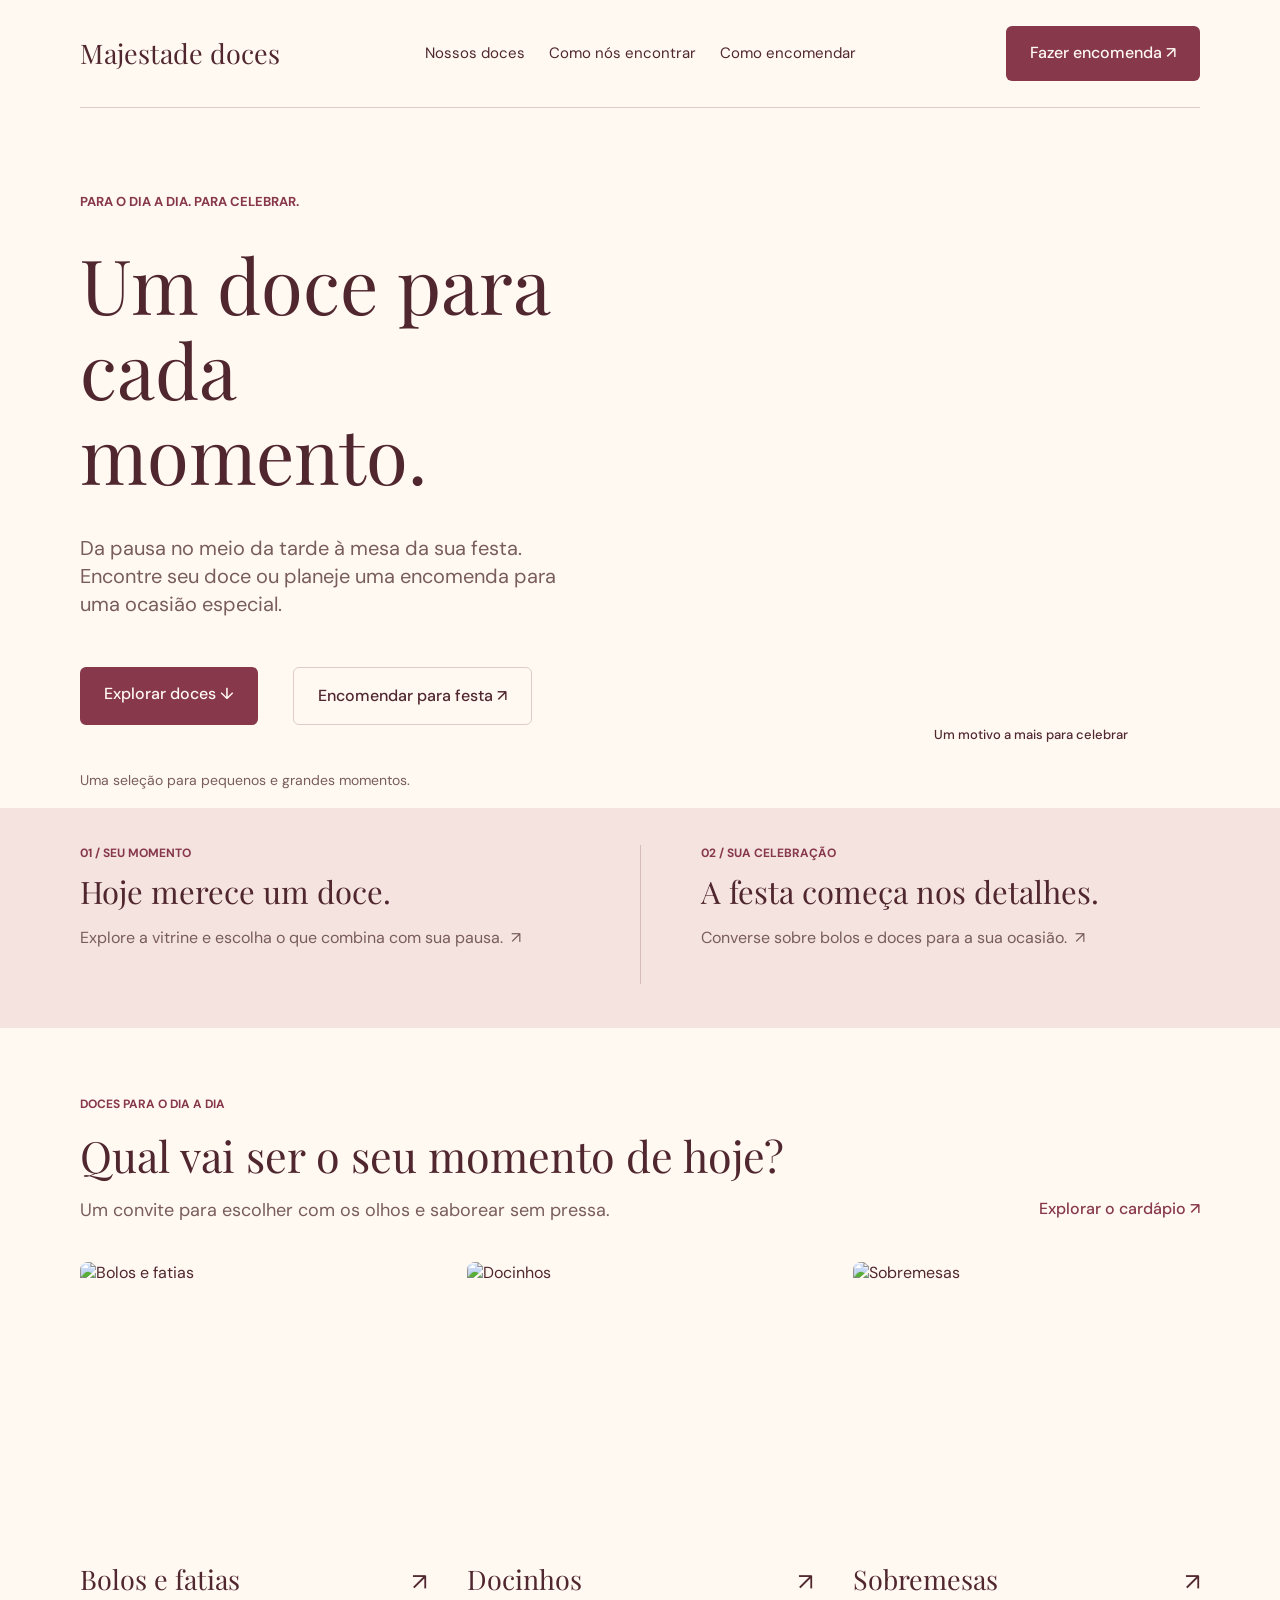
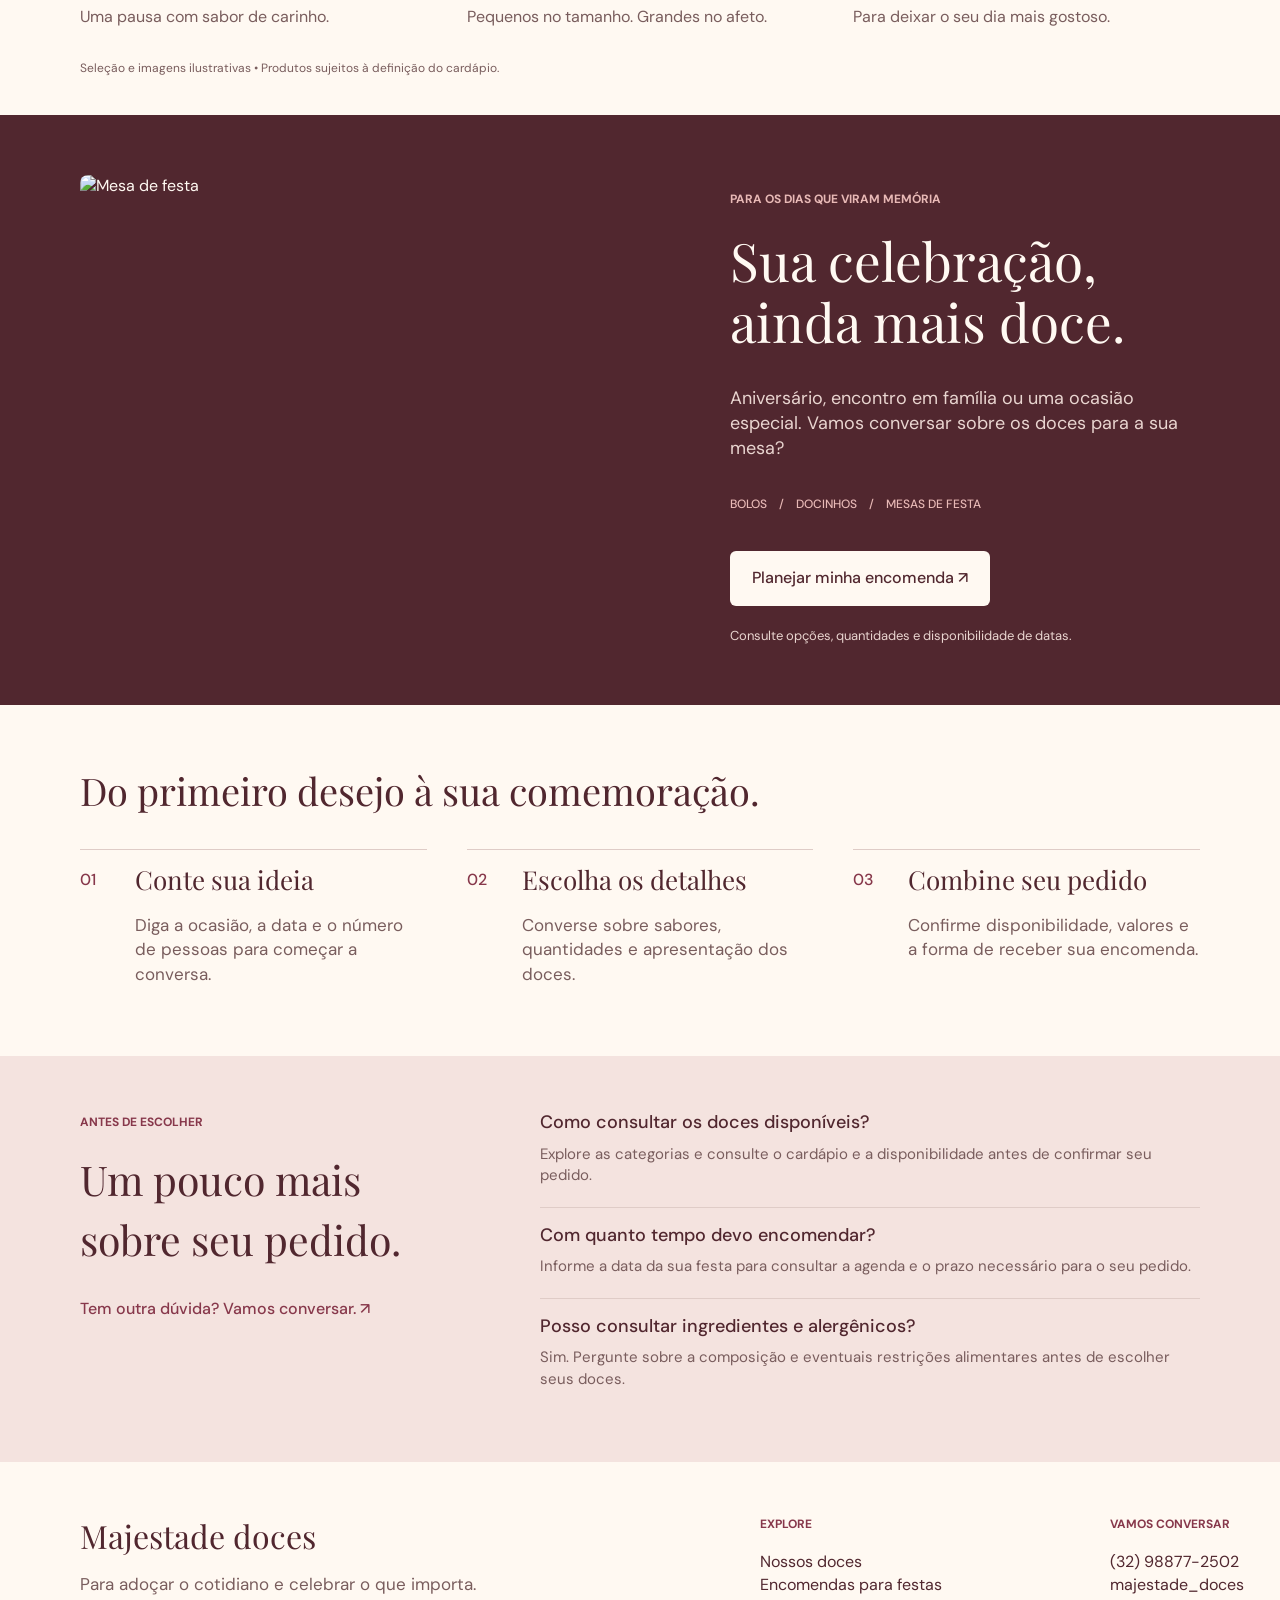
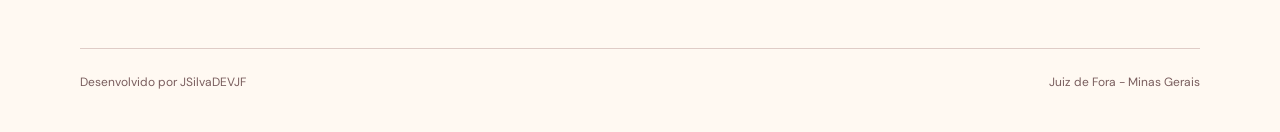
==== index.html @ 082737fa "não me deixa de recuperação :(" ====
<!DOCTYPE html>
<html lang="pt-BR">
<head>
  <meta charset="UTF-8">
  <meta name="viewport" content="width=device-width, initial-scale=1">
  <title>Majestade doces — Doceria em Juiz de Fora</title>
  <meta name="description" content="Para o dia a dia. Para celebrar. Bolos, docinhos e sobremesas da Majestade doces.">
  <link rel="preconnect" href="https://fonts.googleapis.com">
  <link rel="preconnect" href="https://fonts.gstatic.com" crossorigin>
  <link href="https://fonts.googleapis.com/css2?family=DM+Sans:opsz,wght@9..40,400;9..40,500;9..40,700&family=Playfair+Display:wght@400&display=swap" rel="stylesheet">
  <link rel="stylesheet" href="style.css">
</head>
<body>

  <!-- Navegação -->
  <header class="topo">
    <div class="container topo__barra">
      <a class="marca" href="#inicio">Majestade doces</a>
      <nav class="menu" aria-label="Principal">
        <a href="#doces">Nossos doces</a>
        <div class="local">
          <button class="local__botao" type="button" aria-expanded="false" aria-controls="local-card">Como nós encontrar</button>
          <div class="local__card" id="local-card" hidden>
            <p class="local__titulo">NOSSAS LOJAS</p>
            <ul class="local__lista">
              <li><a href="https://www.google.com/maps/search/?api=1&amp;query=Av.+Rio+Branco,+2135,+Juiz+de+Fora,+MG" target="_blank" rel="noopener">Avenida Rio Branco 2135</a></li>
              <li><a href="https://www.google.com/maps/search/?api=1&amp;query=Rua+Halfeld,+744,+Juiz+de+Fora,+MG" target="_blank" rel="noopener">Rua Halfeld 744 - Loja 2</a></li>
              <li><a href="https://www.google.com/maps/search/?api=1&amp;query=Galeria+Bruno+Barbosa,+Juiz+de+Fora,+MG" target="_blank" rel="noopener">Galeria Bruno Barbosa - Loja 59</a></li>
              <li><a href="https://www.google.com/maps/search/?api=1&amp;query=Rua+Halfeld,+513,+Juiz+de+Fora,+MG" target="_blank" rel="noopener">Rua Halfeld 513 - Loja 13</a></li>
              <li><a href="https://www.google.com/maps/search/?api=1&amp;query=Rua+Santa+Rita,+416,+Juiz+de+Fora,+MG" target="_blank" rel="noopener">Rua Sta Rita 416</a></li>
            </ul>
          </div>
        </div>
        <a href="#como-encomendar">Como encomendar</a>
      </nav>
      <a class="botao botao--cheio" href="https://wa.me/5532988772502" target="_blank" rel="noopener">Fazer encomenda ↗</a>
    </div>
    <div class="container"><hr class="divisoria"></div>
  </header>

  <main id="inicio">

    <!-- Boas-vindas -->
    <section class="hero">
      <div class="container hero__grade">
        <div class="hero__texto">
          <p class="eyebrow">PARA O DIA A DIA. PARA CELEBRAR.</p>
          <h1 class="hero__titulo">Um doce para<br>cada momento.</h1>
          <p class="hero__apresentacao">Da pausa no meio da tarde à mesa da sua festa. Encontre seu doce ou planeje uma encomenda para uma ocasião especial.</p>
          <div class="hero__acoes">
            <a class="botao botao--cheio" href="#doces">Explorar doces ↓</a>
            <a class="botao botao--contorno" href="https://wa.me/5532988772502" target="_blank" rel="noopener">Encomendar para festa ↗</a>
          </div>
          <p class="nota">Uma seleção para pequenos e grandes momentos.</p>
        </div>
        <figure class="hero__imagem">
          <img src="https://www.figma.com/api/mcp/asset/dc7e986b-4bcf-4467-9565-0f88a3046556/b8117.png" alt="Bolo e doces">
          <figcaption>Um motivo a mais para celebrar</figcaption>
        </figure>
      </div>
    </section>

    <!-- Dois jeitos de adoçar -->
    <section class="dois-jeitos">
      <div class="container dois-jeitos__grade">
        <a class="dois-jeitos__item" href="#doces">
          <p class="eyebrow eyebrow--p">01 / SEU MOMENTO</p>
          <h2>Hoje merece um doce.</h2>
          <p>Explore a vitrine e escolha o que combina com sua pausa. &nbsp;↗</p>
        </a>
        <a class="dois-jeitos__item" href="https://wa.me/5532988772502" target="_blank" rel="noopener">
          <p class="eyebrow eyebrow--p">02 / SUA CELEBRAÇÃO</p>
          <h2>A festa começa nos detalhes.</h2>
          <p>Converse sobre bolos e doces para a sua ocasião. &nbsp;↗</p>
        </a>
      </div>
    </section>

    <!-- Vitrine de doces -->
    <section class="vitrine" id="doces">
      <div class="container">
        <div class="vitrine__cabecalho">
          <div>
            <p class="eyebrow eyebrow--p">DOCES PARA O DIA A DIA</p>
            <h2 class="titulo-secao">Qual vai ser o seu momento de hoje?</h2>
            <p class="vitrine__intro">Um convite para escolher com os olhos e saborear sem pressa.</p>
          </div>
          <a class="link-destaque" href="#doces">Explorar o cardápio ↗</a>
        </div>

        <ul class="cards">
          <li class="card">
            <a href="#doces">
              <img class="card__img card__img--bolos" src="https://www.figma.com/api/mcp/asset/dc7e986b-4bcf-4467-9565-0f88a3046556/d3951.png" alt="Bolos e fatias">
              <div class="card__linha"><h3>Bolos e fatias</h3><span aria-hidden="true">↗</span></div>
              <p>Uma pausa com sabor de carinho.</p>
            </a>
          </li>
          <li class="card">
            <a href="#doces">
              <img class="card__img card__img--docinhos" src="https://www.figma.com/api/mcp/asset/dc7e986b-4bcf-4467-9565-0f88a3046556/8cfe2.png" alt="Docinhos">
              <div class="card__linha"><h3>Docinhos</h3><span aria-hidden="true">↗</span></div>
              <p>Pequenos no tamanho. Grandes no afeto.</p>
            </a>
          </li>
          <li class="card">
            <a href="#doces">
              <img class="card__img card__img--sobremesas" src="https://www.figma.com/api/mcp/asset/dc7e986b-4bcf-4467-9565-0f88a3046556/f482b.png" alt="Sobremesas">
              <div class="card__linha"><h3>Sobremesas</h3><span aria-hidden="true">↗</span></div>
              <p>Para deixar o seu dia mais gostoso.</p>
            </a>
          </li>
        </ul>

        <p class="nota nota--pequena">Seleção e imagens ilustrativas • Produtos sujeitos à definição do cardápio.</p>
      </div>
    </section>

    <!-- Encomendas para celebrar -->
    <section class="celebrar">
      <div class="container celebrar__grade">
        <img class="celebrar__img" src="https://www.figma.com/api/mcp/asset/dc7e986b-4bcf-4467-9565-0f88a3046556/803ba.png" alt="Mesa de festa">
        <div class="celebrar__texto">
          <p class="eyebrow eyebrow--claro">PARA OS DIAS QUE VIRAM MEMÓRIA</p>
          <h2 class="celebrar__titulo">Sua celebração,<br>ainda mais doce.</h2>
          <p class="celebrar__apresentacao">Aniversário, encontro em família ou uma ocasião especial. Vamos conversar sobre os doces para a sua mesa?</p>
          <p class="celebrar__categorias">BOLOS &nbsp;&nbsp;&nbsp;/&nbsp;&nbsp;&nbsp; DOCINHOS &nbsp;&nbsp;&nbsp;/&nbsp;&nbsp;&nbsp; MESAS DE FESTA</p>
          <a class="botao botao--claro" href="https://wa.me/5532988772502" target="_blank" rel="noopener">Planejar minha encomenda ↗</a>
          <p class="celebrar__obs">Consulte opções, quantidades e disponibilidade de datas.</p>
        </div>
      </div>
    </section>

    <!-- Como encomendar -->
    <section class="etapas" id="como-encomendar">
      <div class="container">
        <h2 class="titulo-etapas">Do primeiro desejo à sua comemoração.</h2>
        <ol class="etapas__lista">
          <li class="etapa">
            <span class="etapa__num">01</span>
            <div><h3>Conte sua ideia</h3><p>Diga a ocasião, a data e o número de pessoas para começar a conversa.</p></div>
          </li>
          <li class="etapa">
            <span class="etapa__num">02</span>
            <div><h3>Escolha os detalhes</h3><p>Converse sobre sabores, quantidades e apresentação dos doces.</p></div>
          </li>
          <li class="etapa">
            <span class="etapa__num">03</span>
            <div><h3>Combine seu pedido</h3><p>Confirme disponibilidade, valores e a forma de receber sua encomenda.</p></div>
          </li>
        </ol>
      </div>
    </section>

    <!-- Dúvidas frequentes -->
    <section class="duvidas">
      <div class="container duvidas__grade">
        <div class="duvidas__intro">
          <p class="eyebrow eyebrow--p">ANTES DE ESCOLHER</p>
          <h2>Um pouco mais<br>sobre seu pedido.</h2>
          <a class="link-destaque" href="https://wa.me/5532988772502" target="_blank" rel="noopener">Tem outra dúvida? Vamos conversar. ↗</a>
        </div>
        <div class="duvidas__lista">
          <div class="duvida">
            <h3>Como consultar os doces disponíveis?</h3>
            <p>Explore as categorias e consulte o cardápio e a disponibilidade antes de confirmar seu pedido.</p>
          </div>
          <div class="duvida">
            <h3>Com quanto tempo devo encomendar?</h3>
            <p>Informe a data da sua festa para consultar a agenda e o prazo necessário para o seu pedido.</p>
          </div>
          <div class="duvida">
            <h3>Posso consultar ingredientes e alergênicos?</h3>
            <p>Sim. Pergunte sobre a composição e eventuais restrições alimentares antes de escolher seus doces.</p>
          </div>
        </div>
      </div>
    </section>

  </main>

  <!-- Rodapé -->
  <footer class="rodape" id="rodape">
    <div class="container">
      <div class="rodape__grade">
        <div>
          <p class="rodape__marca">Majestade doces</p>
          <p class="rodape__msg">Para adoçar o cotidiano e celebrar o que importa.</p>
        </div>
        <div>
          <p class="eyebrow eyebrow--p">EXPLORE</p>
          <ul class="rodape__links">
            <li><a href="#doces">Nossos doces</a></li>
            <li><a href="#como-encomendar">Encomendas para festas</a></li>
          </ul>
        </div>
        <div>
          <p class="eyebrow eyebrow--p">VAMOS CONVERSAR</p>
          <ul class="rodape__links">
            <li><a href="tel:+5532988772502">(32) 98877-2502</a></li>
            <li><a href="https://www.instagram.com/majestade_doces/" target="_blank" rel="noopener">majestade_doces</a></li>
          </ul>
        </div>
      </div>
      <hr class="divisoria">
      <div class="rodape__base">
        <p>Desenvolvido por JSilvaDEVJF</p>
        <p>Juiz de Fora - Minas Gerais</p>
      </div>
    </div>
  </footer>

  <script src="script.js"></script>
</body>
</html>
---- style.css ----
/* ===== Tokens (do Figma) ===== */
:root {
  --bg: #fff9f2;
  --bg-rosa: #f4e3df;
  --vinho: #51272f;
  --rosa-escuro: #87384b;
  --texto-suave: #795d5d;
  --linha: #dfccc7;
  --linha-rosa: #d8bcb7;
  --rosa-claro: #e8b9b6;
  --rosa-texto: #e9d5d0;
  --serif: "Playfair Display", Georgia, serif;
  --sans: "DM Sans", system-ui, sans-serif;
  --pad: 80px;
}

*, *::before, *::after { box-sizing: border-box; }

html { scroll-behavior: smooth; }

body {
  margin: 0;
  background: var(--bg);
  color: var(--vinho);
  font-family: var(--sans);
  font-optical-sizing: auto;
  font-variation-settings: "opsz" 14;
  line-height: 1.4;
}

h1, h2, h3, p, ul, ol, figure { margin: 0; padding: 0; }
ul, ol { list-style: none; }
a { color: inherit; text-decoration: none; }
img { display: block; max-width: 100%; }

.container {
  width: 100%;
  max-width: calc(1280px + var(--pad) * 2);
  margin-inline: auto;
  padding-inline: var(--pad);
}

.divisoria { border: 0; height: 1px; background: var(--linha); margin: 0; }

/* ===== Textos reutilizáveis ===== */
.eyebrow {
  font-weight: 700;
  font-size: 13px;
  color: var(--rosa-escuro);
}
.eyebrow--p { font-size: 12px; }
.eyebrow--claro { color: var(--rosa-claro); font-size: 12px; }

.titulo-secao {
  font-family: var(--serif);
  font-weight: 400;
  font-size: 43px;
  line-height: 1.4;
}

.link-destaque {
  font-weight: 500;
  font-size: 16px;
  color: var(--rosa-escuro);
}
.link-destaque:hover { text-decoration: underline; }

.nota { font-size: 14px; color: var(--texto-suave); }
.nota--pequena { font-size: 12px; }

/* ===== Botões ===== */
.botao {
  display: inline-block;
  padding: 16px 24px;
  border-radius: 6px;
  font-weight: 500;
  font-size: 16px;
  line-height: 1.4;
  white-space: nowrap;
  transition: opacity .2s, background .2s;
}
.botao--cheio { background: var(--rosa-escuro); color: var(--bg); }
.botao--cheio:hover { opacity: .9; }
.botao--contorno { border: 1px solid var(--linha); color: var(--vinho); }
.botao--contorno:hover { background: var(--bg-rosa); }
.botao--claro { background: var(--bg); color: var(--vinho); padding-inline: 22px; }
.botao--claro:hover { opacity: .92; }

/* ===== Navegação ===== */
.topo__barra {
  display: grid;
  grid-template-columns: 1fr auto 1fr;
  align-items: center;
  height: 107px;
}
.marca { font-family: var(--serif); font-size: 27px; }
.menu { display: flex; gap: 24px; font-size: 15px; }
.menu a:hover { text-decoration: underline; }
.topo__barra .botao { justify-self: end; }

/* ===== Boas-vindas ===== */
.hero { min-height: 700px; }
.hero__grade {
  display: grid;
  grid-template-columns: 1fr 570px;
  gap: 40px;
  padding-top: 40px;
  min-height: 700px;
}
.hero__texto { padding-top: 45px; max-width: 660px; }
.hero__titulo {
  font-family: var(--serif);
  font-weight: 400;
  font-size: 76px;
  line-height: 1.12;
  margin-top: 30px;
}
.hero__apresentacao {
  font-size: 20px;
  color: var(--texto-suave);
  max-width: 560px;
  margin-top: 37px;
}
.hero__acoes { display: flex; gap: 35px; flex-wrap: wrap; margin-top: 49px; }
.hero__acoes .botao--contorno { padding-block: 17px; }
.hero__texto .nota { margin-top: 46px; }

.hero__imagem {
  position: relative;
  height: 612px;
  border-radius: 220px 220px 12px 12px;
  overflow: hidden;
}
.hero__imagem img { width: 100%; height: 100%; object-fit: cover; }
.hero__imagem figcaption {
  position: absolute;
  right: 28px;
  bottom: 5px;
  background: var(--bg);
  color: var(--vinho);
  font-weight: 500;
  font-size: 13px;
  padding: 11px 44px;
  border-radius: 4px;
}

/* ===== Dois jeitos de adoçar ===== */
.dois-jeitos { background: var(--bg-rosa); }
.dois-jeitos__grade {
  display: grid;
  grid-template-columns: 1fr 1fr;
  height: 220px;
  padding-block: 44px;
}
.dois-jeitos__item { padding-top: 0; }
.dois-jeitos__item + .dois-jeitos__item {
  border-left: 1px solid var(--linha-rosa);
  padding-left: 60px;
}
.dois-jeitos__item h2 {
  font-family: var(--serif);
  font-weight: 400;
  font-size: 31px;
  margin-top: 8px;
}
.dois-jeitos__item p:last-child {
  font-size: 16px;
  color: var(--texto-suave);
  margin-top: 14px;
}
.dois-jeitos__item { margin-top: -7px; }
.dois-jeitos__item:hover h2 { text-decoration: underline; }

/* ===== Vitrine ===== */
.vitrine { padding-block: 68px 38px; }
.vitrine__cabecalho {
  display: flex;
  justify-content: space-between;
  align-items: flex-end;
  gap: 24px;
}
.vitrine__cabecalho .titulo-secao { margin-top: 12px; }
.vitrine__intro { font-size: 18px; color: var(--texto-suave); margin-top: 13px; }
.vitrine__cabecalho .link-destaque { margin-bottom: 3px; }

.cards {
  display: grid;
  grid-template-columns: repeat(3, 1fr);
  gap: 40px;
  margin-top: 39px;
}
.card a { display: block; }
.card__img {
  width: 100%;
  height: 280px;
  object-fit: cover;
  border-radius: 8px;
}
.card__img--bolos { object-position: 50% 0%; }
.card__img--docinhos { object-position: 50% 50%; }
.card__img--sobremesas { object-position: 50% 76%; }
.card__linha {
  display: flex;
  justify-content: space-between;
  align-items: baseline;
  margin-top: 19px;
}
.card h3 { font-family: var(--serif); font-weight: 400; font-size: 27px; }
.card__linha span { font-size: 24px; }
.card p { font-size: 16px; color: var(--texto-suave); margin-top: 7px; }
.card a:hover h3 { text-decoration: underline; }
.vitrine .nota { margin-top: 32px; }

/* ===== Encomendas para celebrar ===== */
.celebrar { background: var(--vinho); color: var(--bg); }
.celebrar__grade {
  display: grid;
  grid-template-columns: 570px 1fr;
  gap: 80px;
  padding-block: 60px;
  align-items: start;
}
.celebrar__img {
  width: 100%;
  height: 460px;
  object-fit: cover;
  object-position: 50% 25%;
  border-radius: 8px;
}
.celebrar__texto { padding-top: 16px; }
.celebrar__titulo {
  font-family: var(--serif);
  font-weight: 400;
  font-size: 53px;
  line-height: 1.15;
  margin-top: 22px;
}
.celebrar__apresentacao {
  font-size: 18px;
  color: var(--rosa-texto);
  max-width: 600px;
  margin-top: 34px;
}
.celebrar__categorias {
  font-weight: 500;
  font-size: 12px;
  color: var(--rosa-claro);
  margin-top: 35px;
}
.celebrar__texto .botao { margin-top: 38px; }
.celebrar__obs { font-size: 13px; color: var(--rosa-texto); margin-top: 21px; }

/* ===== Como encomendar ===== */
.etapas { padding-block: 58px 70px; }
.titulo-etapas {
  font-family: var(--serif);
  font-weight: 400;
  font-size: 38px;
  line-height: 1.45;
}
.etapas__lista {
  display: grid;
  grid-template-columns: repeat(3, 1fr);
  gap: 40px;
  margin-top: 31px;
}
.etapa {
  display: grid;
  grid-template-columns: 55px 1fr;
  border-top: 1px solid var(--linha);
  padding-top: 11px;
}
.etapa__num {
  font-weight: 500;
  font-size: 16px;
  line-height: 1.45;
  color: var(--rosa-escuro);
  padding-top: 7px;
}
.etapa h3 { font-family: var(--serif); font-weight: 400; font-size: 26px; line-height: 1.45; }
.etapa p { font-size: 17px; line-height: 1.45; color: var(--texto-suave); margin-top: 14px; }

/* ===== Dúvidas ===== */
.duvidas { background: var(--bg-rosa); }
.duvidas__grade {
  display: grid;
  grid-template-columns: 1fr 660px;
  gap: 20px;
  padding-block: 53px;
  min-height: 400px;
}
.duvidas__intro .eyebrow { padding-top: 5px; }
.duvidas__intro h2 {
  font-family: var(--serif);
  font-weight: 400;
  font-size: 41px;
  line-height: 1.45;
  margin-top: 19px;
}
.duvidas__intro .link-destaque { display: inline-block; line-height: 1.45; margin-top: 28px; }
.duvida { padding-bottom: 18px; }
.duvida + .duvida { border-top: 1px solid var(--linha); padding-top: 14px; }
.duvida:not(:last-child) { padding-bottom: 20px; }
.duvida h3 { font-weight: 500; font-size: 18px; line-height: 1.45; }
.duvida p { font-size: 15px; line-height: 1.45; color: var(--texto-suave); margin-top: 8px; }

/* ===== Rodapé ===== */
.rodape { padding-top: 51px; }
.rodape__grade {
  display: grid;
  grid-template-columns: 680px 350px 1fr;
  padding-bottom: 51px;
}
.rodape__marca { font-family: var(--serif); font-size: 32px; line-height: 1.45; }
.rodape__msg { font-size: 17px; line-height: 1.45; color: var(--texto-suave); margin-top: 13px; }
.rodape .eyebrow { line-height: 1.45; padding-top: 3px; }
.rodape__links { font-size: 16px; line-height: 1.45; margin-top: 17px; }
.rodape__links a:hover { text-decoration: underline; }
.rodape__base {
  display: flex;
  justify-content: space-between;
  gap: 16px;
  font-size: 12px;
  line-height: 1.45;
  color: var(--texto-suave);
  padding-block: 25px 41px;
}

/* ===== Responsivo ===== */
@media (max-width: 1100px) {
  :root { --pad: 40px; }
  .hero__grade { grid-template-columns: 1fr; padding-bottom: 60px; }
  .hero__imagem { max-width: 570px; }
  .celebrar__grade { grid-template-columns: 1fr; gap: 40px; }
  .duvidas__grade { grid-template-columns: 1fr; gap: 40px; }
  .rodape__grade { grid-template-columns: 1fr 1fr; gap: 32px; }
  .rodape__grade > :first-child { grid-column: 1 / -1; }
}

@media (max-width: 800px) {
  :root { --pad: 20px; }
  .topo__barra { grid-template-columns: 1fr auto; height: auto; padding-block: 20px; row-gap: 16px; }
  .menu { grid-column: 1 / -1; grid-row: 2; flex-wrap: wrap; gap: 16px; }
  .hero__titulo { font-size: 48px; }
  .hero__imagem { height: 420px; border-radius: 160px 160px 12px 12px; }
  .dois-jeitos__grade { grid-template-columns: 1fr; height: auto; gap: 32px; padding-block: 36px; }
  .dois-jeitos__item + .dois-jeitos__item { border-left: 0; padding-left: 0; border-top: 1px solid var(--linha-rosa); padding-top: 28px; }
  .vitrine__cabecalho { flex-direction: column; align-items: flex-start; }
  .titulo-secao { font-size: 32px; }
  .cards, .etapas__lista { grid-template-columns: 1fr; }
  .celebrar__titulo { font-size: 38px; }
  .celebrar__img { height: 320px; }
  .titulo-etapas, .duvidas__intro h2 { font-size: 30px; }
  .rodape__grade { grid-template-columns: 1fr; }
  .rodape__base { flex-direction: column; }
}

/* ===== Card "Como nós encontrar" ===== */
.local { position: relative; }
.local__botao {
  background: none;
  border: 0;
  padding: 0;
  font: inherit;
  color: inherit;
  cursor: pointer;
}
.local__botao:hover { text-decoration: underline; }
.local__botao:focus-visible,
.local__lista a:focus-visible { outline: 2px solid var(--rosa-escuro); outline-offset: 3px; border-radius: 2px; }

.local__card {
  position: absolute;
  top: calc(100% + 16px);
  left: 50%;
  transform: translateX(-50%);
  z-index: 10;
  width: 280px;
  padding: 20px 24px;
  background: var(--bg);
  border: 1px solid var(--linha);
  border-radius: 8px;
  box-shadow: 0 12px 32px rgba(81, 39, 47, .14);
}
.local__card[hidden] { display: none; }
.local__titulo {
  font-weight: 700;
  font-size: 12px;
  color: var(--rosa-escuro);
  margin-bottom: 8px;
}
.local__lista li + li { border-top: 1px solid var(--linha); }
.local__lista a {
  display: flex;
  justify-content: space-between;
  gap: 12px;
  padding: 11px 0;
  font-size: 15px;
}
.local__lista a::after { content: "↗"; color: var(--rosa-escuro); }
.local__lista a:hover { color: var(--rosa-escuro); text-decoration: underline; }

@media (max-width: 800px) {
  .local__card { left: 0; transform: none; }
}
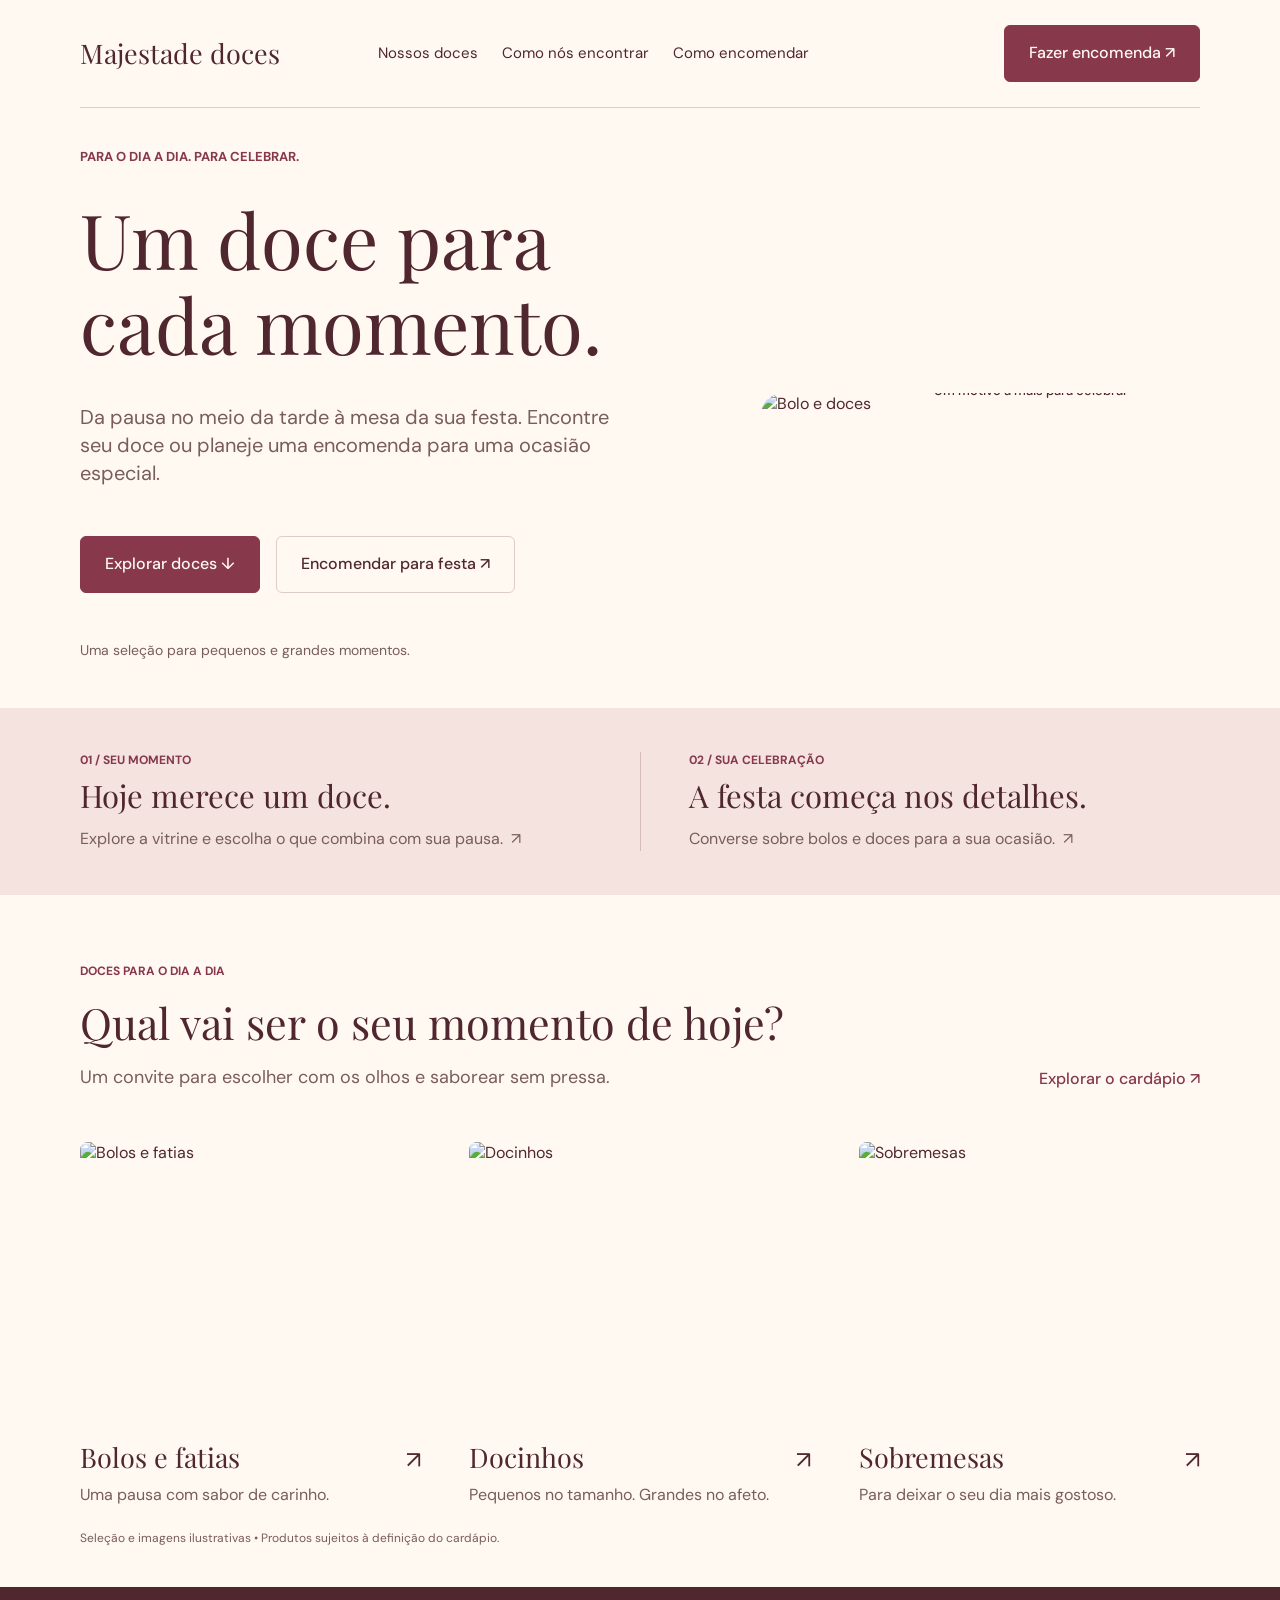
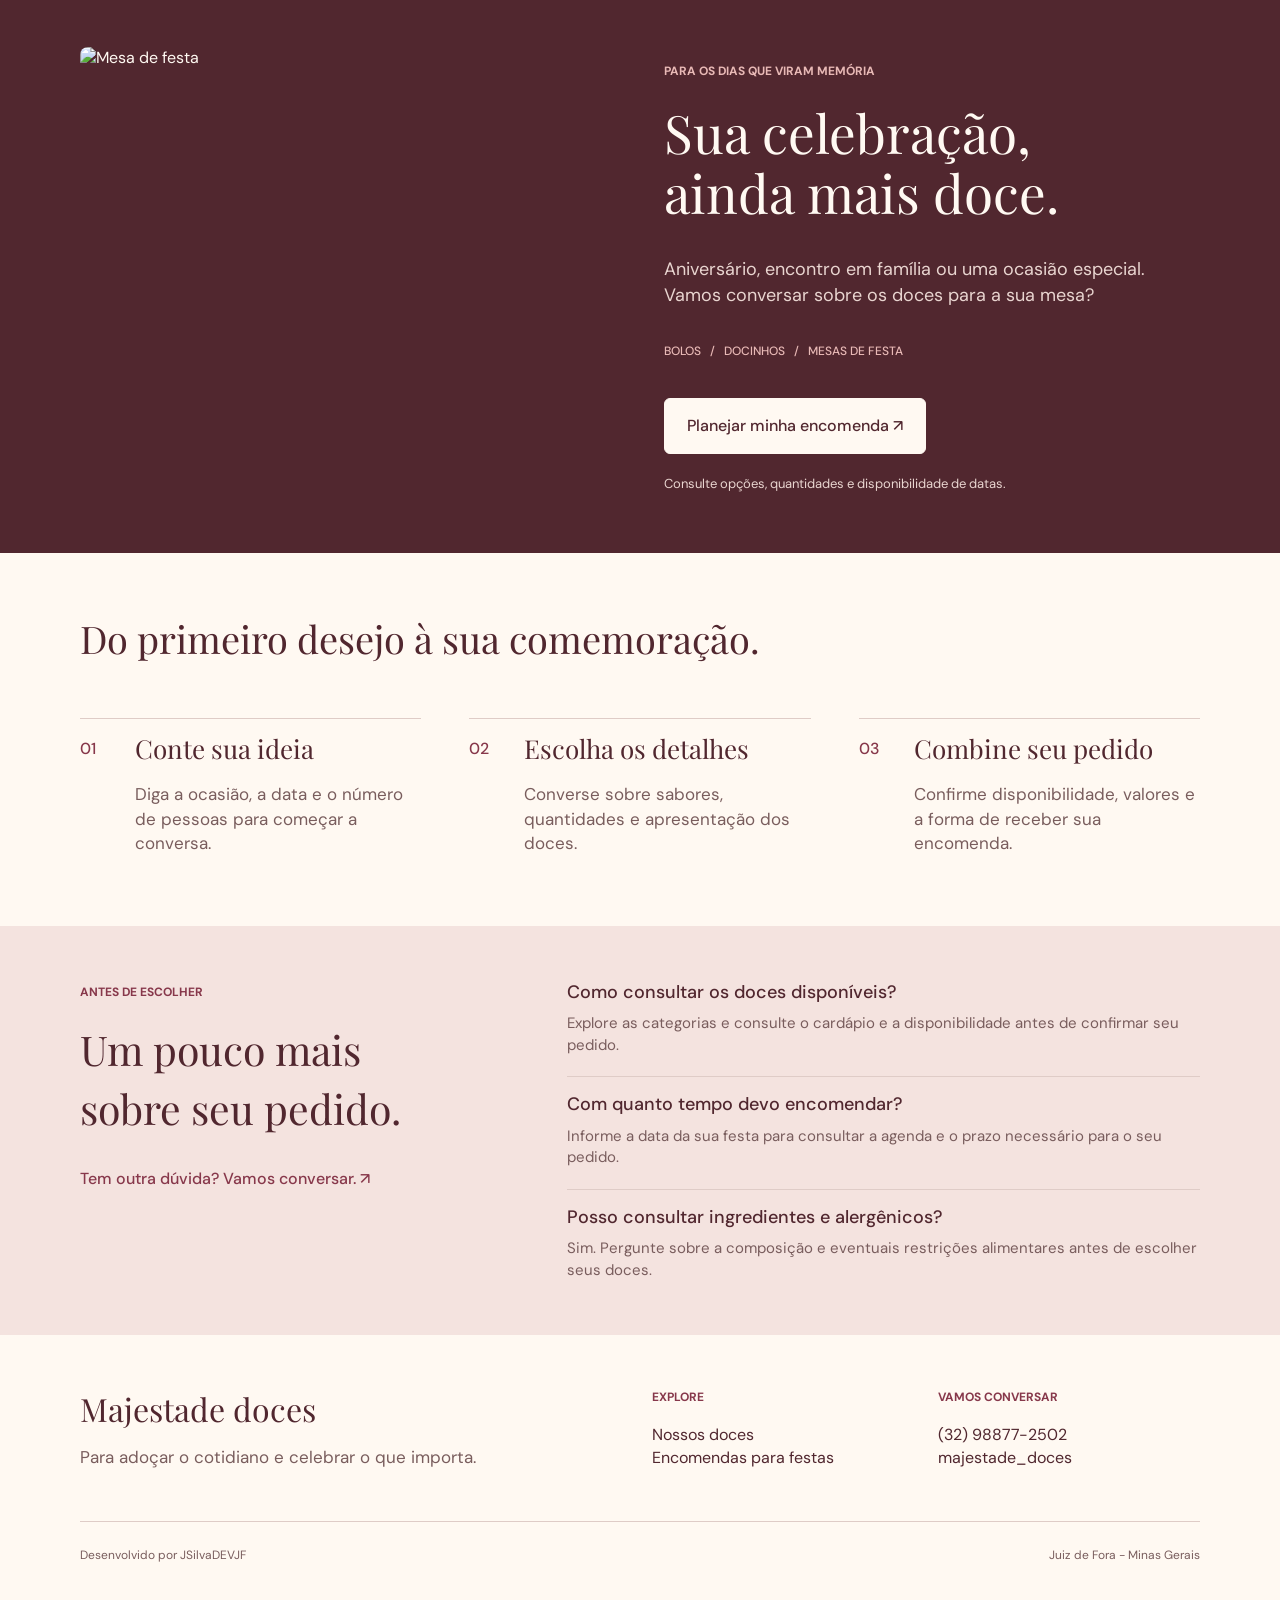
==== commit 1c1a550b: "Majestade me salva da recuperação" ====
--- a/index.html
+++ b/index.html
@@ -5,81 +5,111 @@
   <meta name="viewport" content="width=device-width, initial-scale=1">
   <title>Majestade doces — Doceria em Juiz de Fora</title>
   <meta name="description" content="Para o dia a dia. Para celebrar. Bolos, docinhos e sobremesas da Majestade doces.">
+
   <link rel="preconnect" href="https://fonts.googleapis.com">
   <link rel="preconnect" href="https://fonts.gstatic.com" crossorigin>
   <link href="https://fonts.googleapis.com/css2?family=DM+Sans:opsz,wght@9..40,400;9..40,500;9..40,700&family=Playfair+Display:wght@400&display=swap" rel="stylesheet">
+
+  <!-- Bootstrap 5.3.3 -->
+  <link href="https://cdn.jsdelivr.net/npm/bootstrap@5.3.3/dist/css/bootstrap.min.css" rel="stylesheet">
+
+  <!-- Tema da Majestade (sobrescreve o Bootstrap) -->
   <link rel="stylesheet" href="style.css">
 </head>
 <body>
 
-  <!-- Navegação -->
+  <!-- ===== Navegação ===== -->
   <header class="topo">
-    <div class="container topo__barra">
-      <a class="marca" href="#inicio">Majestade doces</a>
-      <nav class="menu" aria-label="Principal">
-        <a href="#doces">Nossos doces</a>
-        <div class="local">
-          <button class="local__botao" type="button" aria-expanded="false" aria-controls="local-card">Como nós encontrar</button>
-          <div class="local__card" id="local-card" hidden>
-            <p class="local__titulo">NOSSAS LOJAS</p>
-            <ul class="local__lista">
-              <li><a href="https://www.google.com/maps/search/?api=1&amp;query=Av.+Rio+Branco,+2135,+Juiz+de+Fora,+MG" target="_blank" rel="noopener">Avenida Rio Branco 2135</a></li>
-              <li><a href="https://www.google.com/maps/search/?api=1&amp;query=Rua+Halfeld,+744,+Juiz+de+Fora,+MG" target="_blank" rel="noopener">Rua Halfeld 744 - Loja 2</a></li>
-              <li><a href="https://www.google.com/maps/search/?api=1&amp;query=Galeria+Bruno+Barbosa,+Juiz+de+Fora,+MG" target="_blank" rel="noopener">Galeria Bruno Barbosa - Loja 59</a></li>
-              <li><a href="https://www.google.com/maps/search/?api=1&amp;query=Rua+Halfeld,+513,+Juiz+de+Fora,+MG" target="_blank" rel="noopener">Rua Halfeld 513 - Loja 13</a></li>
-              <li><a href="https://www.google.com/maps/search/?api=1&amp;query=Rua+Santa+Rita,+416,+Juiz+de+Fora,+MG" target="_blank" rel="noopener">Rua Sta Rita 416</a></li>
-            </ul>
-          </div>
-        </div>
-        <a href="#como-encomendar">Como encomendar</a>
-      </nav>
-      <a class="botao botao--cheio" href="https://wa.me/5532988772502" target="_blank" rel="noopener">Fazer encomenda ↗</a>
-    </div>
-    <div class="container"><hr class="divisoria"></div>
+    <nav class="navbar navbar-expand-lg" aria-label="Principal">
+      <div class="container">
+        <a class="navbar-brand marca" href="#inicio">Majestade doces</a>
+
+        <button class="navbar-toggler" type="button" data-bs-toggle="collapse" data-bs-target="#menuPrincipal"
+                aria-controls="menuPrincipal" aria-expanded="false" aria-label="Abrir menu">
+          <span class="navbar-toggler-icon"></span>
+        </button>
+
+        <div class="collapse navbar-collapse" id="menuPrincipal">
+          <ul class="navbar-nav mx-lg-auto gap-lg-4 align-items-lg-center">
+            <li class="nav-item"><a class="nav-link" href="#doces">Nossos doces</a></li>
+
+            <li class="nav-item dropdown">
+              <a class="nav-link dropdown-toggle" href="#" role="button" data-bs-toggle="dropdown" aria-expanded="false">
+                Como nós encontrar
+              </a>
+              <ul class="dropdown-menu dropdown-menu-lg-center local">
+                <li><h6 class="dropdown-header">NOSSAS LOJAS</h6></li>
+                <li><a class="dropdown-item" target="_blank" rel="noopener" href="https://www.google.com/maps/search/?api=1&amp;query=Av.+Rio+Branco,+2135,+Juiz+de+Fora,+MG">Av. Rio Branco - 2135</a></li>
+                <li><a class="dropdown-item" target="_blank" rel="noopener" href="https://www.google.com/maps/search/?api=1&amp;query=Rua+Halfeld,+744,+Juiz+de+Fora,+MG">Rua Halfeld,744 - Loja 2</a></li>
+                <li><a class="dropdown-item" target="_blank" rel="noopener" href="https://www.google.com/maps/search/?api=1&amp;query=Galeria+Bruno+Barbosa,+Juiz+de+Fora,+MG">Galeria Bruno Barbosa - Loja 59</a></li>
+                <li><a class="dropdown-item" target="_blank" rel="noopener" href="https://www.google.com/maps/search/?api=1&amp;query=Rua+Halfeld,+513,+Juiz+de+Fora,+MG">Rua Halfeld,513 - Loja 13</a></li>
+                <li><a class="dropdown-item" target="_blank" rel="noopener" href="https://www.google.com/maps/search/?api=1&amp;query=Rua+Santa+Rita,+416,+Juiz+de+Fora,+MG">Rua Sta Rita 416</a></li>
+              </ul>
+            </li>
+
+            <li class="nav-item"><a class="nav-link" href="#como-encomendar">Como encomendar</a></li>
+          </ul>
+
+          <a class="btn btn-majestade mt-3 mt-lg-0 ms-lg-auto" href="https://wa.me/5532988772502" target="_blank" rel="noopener">Fazer encomenda ↗</a>
+        </div>
+      </div>
+    </nav>
+    <div class="container"><hr class="divisoria m-0"></div>
   </header>
 
   <main id="inicio">
 
-    <!-- Boas-vindas -->
+    <!-- ===== Boas-vindas ===== -->
     <section class="hero">
-      <div class="container hero__grade">
-        <div class="hero__texto">
-          <p class="eyebrow">PARA O DIA A DIA. PARA CELEBRAR.</p>
-          <h1 class="hero__titulo">Um doce para<br>cada momento.</h1>
-          <p class="hero__apresentacao">Da pausa no meio da tarde à mesa da sua festa. Encontre seu doce ou planeje uma encomenda para uma ocasião especial.</p>
-          <div class="hero__acoes">
-            <a class="botao botao--cheio" href="#doces">Explorar doces ↓</a>
-            <a class="botao botao--contorno" href="https://wa.me/5532988772502" target="_blank" rel="noopener">Encomendar para festa ↗</a>
-          </div>
-          <p class="nota">Uma seleção para pequenos e grandes momentos.</p>
-        </div>
-        <figure class="hero__imagem">
-          <img src="https://www.figma.com/api/mcp/asset/dc7e986b-4bcf-4467-9565-0f88a3046556/b8117.png" alt="Bolo e doces">
-          <figcaption>Um motivo a mais para celebrar</figcaption>
-        </figure>
-      </div>
-    </section>
-
-    <!-- Dois jeitos de adoçar -->
+      <div class="container">
+        <div class="row align-items-center g-5">
+          <div class="col-lg-7">
+            <p class="eyebrow">PARA O DIA A DIA. PARA CELEBRAR.</p>
+            <h1 class="hero__titulo">Um doce para<br>cada momento.</h1>
+            <p class="hero__apresentacao">Da pausa no meio da tarde à mesa da sua festa. Encontre seu doce ou planeje uma encomenda para uma ocasião especial.</p>
+            <div class="d-flex flex-wrap gap-3 hero__acoes">
+              <a class="btn btn-majestade" href="#doces">Explorar doces ↓</a>
+              <a class="btn btn-majestade-contorno" href="https://wa.me/5532988772502" target="_blank" rel="noopener">Encomendar para festa ↗</a>
+            </div>
+            <p class="nota mt-5">Uma seleção para pequenos e grandes momentos.</p>
+          </div>
+
+          <div class="col-lg-5">
+            <figure class="hero__imagem ms-lg-auto mb-0">
+              <img src="https://www.figma.com/api/mcp/asset/dc7e986b-4bcf-4467-9565-0f88a3046556/b8117.png" alt="Bolo e doces" class="img-fluid">
+              <figcaption>Um motivo a mais para celebrar</figcaption>
+            </figure>
+          </div>
+        </div>
+      </div>
+    </section>
+
+    <!-- ===== Dois jeitos de adoçar ===== -->
     <section class="dois-jeitos">
-      <div class="container dois-jeitos__grade">
-        <a class="dois-jeitos__item" href="#doces">
-          <p class="eyebrow eyebrow--p">01 / SEU MOMENTO</p>
-          <h2>Hoje merece um doce.</h2>
-          <p>Explore a vitrine e escolha o que combina com sua pausa. &nbsp;↗</p>
-        </a>
-        <a class="dois-jeitos__item" href="https://wa.me/5532988772502" target="_blank" rel="noopener">
-          <p class="eyebrow eyebrow--p">02 / SUA CELEBRAÇÃO</p>
-          <h2>A festa começa nos detalhes.</h2>
-          <p>Converse sobre bolos e doces para a sua ocasião. &nbsp;↗</p>
-        </a>
-      </div>
-    </section>
-
-    <!-- Vitrine de doces -->
+      <div class="container">
+        <div class="row g-0">
+          <div class="col-md-6 pe-md-5">
+            <a class="dois-jeitos__item" href="#doces">
+              <p class="eyebrow eyebrow--p">01 / SEU MOMENTO</p>
+              <h2>Hoje merece um doce.</h2>
+              <p>Explore a vitrine e escolha o que combina com sua pausa. &nbsp;↗</p>
+            </a>
+          </div>
+          <div class="col-md-6 ps-md-5 dois-jeitos__borda">
+            <a class="dois-jeitos__item" href="https://wa.me/5532988772502" target="_blank" rel="noopener">
+              <p class="eyebrow eyebrow--p">02 / SUA CELEBRAÇÃO</p>
+              <h2>A festa começa nos detalhes.</h2>
+              <p>Converse sobre bolos e doces para a sua ocasião. &nbsp;↗</p>
+            </a>
+          </div>
+        </div>
+      </div>
+    </section>
+
+    <!-- ===== Vitrine de doces ===== -->
     <section class="vitrine" id="doces">
       <div class="container">
-        <div class="vitrine__cabecalho">
+        <div class="d-flex flex-column flex-md-row justify-content-between align-items-md-end gap-3">
           <div>
             <p class="eyebrow eyebrow--p">DOCES PARA O DIA A DIA</p>
             <h2 class="titulo-secao">Qual vai ser o seu momento de hoje?</h2>
@@ -88,90 +118,114 @@
           <a class="link-destaque" href="#doces">Explorar o cardápio ↗</a>
         </div>
 
-        <ul class="cards">
-          <li class="card">
-            <a href="#doces">
-              <img class="card__img card__img--bolos" src="https://www.figma.com/api/mcp/asset/dc7e986b-4bcf-4467-9565-0f88a3046556/d3951.png" alt="Bolos e fatias">
-              <div class="card__linha"><h3>Bolos e fatias</h3><span aria-hidden="true">↗</span></div>
-              <p>Uma pausa com sabor de carinho.</p>
-            </a>
+        <div class="row row-cols-1 row-cols-md-3 g-4 g-lg-5 mt-1">
+          <div class="col">
+            <a class="card card-doce" href="#doces">
+              <img class="card-img-top card-doce__img" style="object-position:50% 0%" src="https://www.figma.com/api/mcp/asset/dc7e986b-4bcf-4467-9565-0f88a3046556/d3951.png" alt="Bolos e fatias">
+              <div class="card-body">
+                <div class="d-flex justify-content-between align-items-baseline">
+                  <h3 class="card-title">Bolos e fatias</h3><span aria-hidden="true">↗</span>
+                </div>
+                <p class="card-text">Uma pausa com sabor de carinho.</p>
+              </div>
+            </a>
+          </div>
+          <div class="col">
+            <a class="card card-doce" href="#doces">
+              <img class="card-img-top card-doce__img" style="object-position:50% 50%" src="https://www.figma.com/api/mcp/asset/dc7e986b-4bcf-4467-9565-0f88a3046556/8cfe2.png" alt="Docinhos">
+              <div class="card-body">
+                <div class="d-flex justify-content-between align-items-baseline">
+                  <h3 class="card-title">Docinhos</h3><span aria-hidden="true">↗</span>
+                </div>
+                <p class="card-text">Pequenos no tamanho. Grandes no afeto.</p>
+              </div>
+            </a>
+          </div>
+          <div class="col">
+            <a class="card card-doce" href="#doces">
+              <img class="card-img-top card-doce__img" style="object-position:50% 76%" src="https://www.figma.com/api/mcp/asset/dc7e986b-4bcf-4467-9565-0f88a3046556/f482b.png" alt="Sobremesas">
+              <div class="card-body">
+                <div class="d-flex justify-content-between align-items-baseline">
+                  <h3 class="card-title">Sobremesas</h3><span aria-hidden="true">↗</span>
+                </div>
+                <p class="card-text">Para deixar o seu dia mais gostoso.</p>
+              </div>
+            </a>
+          </div>
+        </div>
+
+        <p class="nota nota--pequena mt-4">Seleção e imagens ilustrativas • Produtos sujeitos à definição do cardápio.</p>
+      </div>
+    </section>
+
+    <!-- ===== Encomendas para celebrar ===== -->
+    <section class="celebrar">
+      <div class="container">
+        <div class="row align-items-start g-5">
+          <div class="col-lg-6">
+            <img class="celebrar__img img-fluid" src="https://www.figma.com/api/mcp/asset/dc7e986b-4bcf-4467-9565-0f88a3046556/803ba.png" alt="Mesa de festa">
+          </div>
+          <div class="col-lg-6 celebrar__texto">
+            <p class="eyebrow eyebrow--claro">PARA OS DIAS QUE VIRAM MEMÓRIA</p>
+            <h2 class="celebrar__titulo">Sua celebração,<br>ainda mais doce.</h2>
+            <p class="celebrar__apresentacao">Aniversário, encontro em família ou uma ocasião especial. Vamos conversar sobre os doces para a sua mesa?</p>
+            <p class="celebrar__categorias">BOLOS &nbsp;&nbsp;/&nbsp;&nbsp; DOCINHOS &nbsp;&nbsp;/&nbsp;&nbsp; MESAS DE FESTA</p>
+            <a class="btn btn-claro" href="https://wa.me/5532988772502" target="_blank" rel="noopener">Planejar minha encomenda ↗</a>
+            <p class="celebrar__obs">Consulte opções, quantidades e disponibilidade de datas.</p>
+          </div>
+        </div>
+      </div>
+    </section>
+
+    <!-- ===== Como encomendar ===== -->
+    <section class="etapas" id="como-encomendar">
+      <div class="container">
+        <h2 class="titulo-etapas">Do primeiro desejo à sua comemoração.</h2>
+        <ol class="row row-cols-1 row-cols-md-3 g-4 g-lg-5 list-unstyled mt-1 mb-0">
+          <li class="col">
+            <div class="etapa">
+              <span class="etapa__num">01</span>
+              <div><h3>Conte sua ideia</h3><p>Diga a ocasião, a data e o número de pessoas para começar a conversa.</p></div>
+            </div>
           </li>
-          <li class="card">
-            <a href="#doces">
-              <img class="card__img card__img--docinhos" src="https://www.figma.com/api/mcp/asset/dc7e986b-4bcf-4467-9565-0f88a3046556/8cfe2.png" alt="Docinhos">
-              <div class="card__linha"><h3>Docinhos</h3><span aria-hidden="true">↗</span></div>
-              <p>Pequenos no tamanho. Grandes no afeto.</p>
-            </a>
+          <li class="col">
+            <div class="etapa">
+              <span class="etapa__num">02</span>
+              <div><h3>Escolha os detalhes</h3><p>Converse sobre sabores, quantidades e apresentação dos doces.</p></div>
+            </div>
           </li>
-          <li class="card">
-            <a href="#doces">
-              <img class="card__img card__img--sobremesas" src="https://www.figma.com/api/mcp/asset/dc7e986b-4bcf-4467-9565-0f88a3046556/f482b.png" alt="Sobremesas">
-              <div class="card__linha"><h3>Sobremesas</h3><span aria-hidden="true">↗</span></div>
-              <p>Para deixar o seu dia mais gostoso.</p>
-            </a>
-          </li>
-        </ul>
-
-        <p class="nota nota--pequena">Seleção e imagens ilustrativas • Produtos sujeitos à definição do cardápio.</p>
-      </div>
-    </section>
-
-    <!-- Encomendas para celebrar -->
-    <section class="celebrar">
-      <div class="container celebrar__grade">
-        <img class="celebrar__img" src="https://www.figma.com/api/mcp/asset/dc7e986b-4bcf-4467-9565-0f88a3046556/803ba.png" alt="Mesa de festa">
-        <div class="celebrar__texto">
-          <p class="eyebrow eyebrow--claro">PARA OS DIAS QUE VIRAM MEMÓRIA</p>
-          <h2 class="celebrar__titulo">Sua celebração,<br>ainda mais doce.</h2>
-          <p class="celebrar__apresentacao">Aniversário, encontro em família ou uma ocasião especial. Vamos conversar sobre os doces para a sua mesa?</p>
-          <p class="celebrar__categorias">BOLOS &nbsp;&nbsp;&nbsp;/&nbsp;&nbsp;&nbsp; DOCINHOS &nbsp;&nbsp;&nbsp;/&nbsp;&nbsp;&nbsp; MESAS DE FESTA</p>
-          <a class="botao botao--claro" href="https://wa.me/5532988772502" target="_blank" rel="noopener">Planejar minha encomenda ↗</a>
-          <p class="celebrar__obs">Consulte opções, quantidades e disponibilidade de datas.</p>
-        </div>
-      </div>
-    </section>
-
-    <!-- Como encomendar -->
-    <section class="etapas" id="como-encomendar">
-      <div class="container">
-        <h2 class="titulo-etapas">Do primeiro desejo à sua comemoração.</h2>
-        <ol class="etapas__lista">
-          <li class="etapa">
-            <span class="etapa__num">01</span>
-            <div><h3>Conte sua ideia</h3><p>Diga a ocasião, a data e o número de pessoas para começar a conversa.</p></div>
-          </li>
-          <li class="etapa">
-            <span class="etapa__num">02</span>
-            <div><h3>Escolha os detalhes</h3><p>Converse sobre sabores, quantidades e apresentação dos doces.</p></div>
-          </li>
-          <li class="etapa">
-            <span class="etapa__num">03</span>
-            <div><h3>Combine seu pedido</h3><p>Confirme disponibilidade, valores e a forma de receber sua encomenda.</p></div>
+          <li class="col">
+            <div class="etapa">
+              <span class="etapa__num">03</span>
+              <div><h3>Combine seu pedido</h3><p>Confirme disponibilidade, valores e a forma de receber sua encomenda.</p></div>
+            </div>
           </li>
         </ol>
       </div>
     </section>
 
-    <!-- Dúvidas frequentes -->
+    <!-- ===== Dúvidas frequentes ===== -->
     <section class="duvidas">
-      <div class="container duvidas__grade">
-        <div class="duvidas__intro">
-          <p class="eyebrow eyebrow--p">ANTES DE ESCOLHER</p>
-          <h2>Um pouco mais<br>sobre seu pedido.</h2>
-          <a class="link-destaque" href="https://wa.me/5532988772502" target="_blank" rel="noopener">Tem outra dúvida? Vamos conversar. ↗</a>
-        </div>
-        <div class="duvidas__lista">
-          <div class="duvida">
-            <h3>Como consultar os doces disponíveis?</h3>
-            <p>Explore as categorias e consulte o cardápio e a disponibilidade antes de confirmar seu pedido.</p>
-          </div>
-          <div class="duvida">
-            <h3>Com quanto tempo devo encomendar?</h3>
-            <p>Informe a data da sua festa para consultar a agenda e o prazo necessário para o seu pedido.</p>
-          </div>
-          <div class="duvida">
-            <h3>Posso consultar ingredientes e alergênicos?</h3>
-            <p>Sim. Pergunte sobre a composição e eventuais restrições alimentares antes de escolher seus doces.</p>
+      <div class="container">
+        <div class="row g-5">
+          <div class="col-lg-5">
+            <p class="eyebrow eyebrow--p">ANTES DE ESCOLHER</p>
+            <h2>Um pouco mais<br>sobre seu pedido.</h2>
+            <a class="link-destaque" href="https://wa.me/5532988772502" target="_blank" rel="noopener">Tem outra dúvida? Vamos conversar. ↗</a>
+          </div>
+          <div class="col-lg-7">
+            <div class="duvida">
+              <h3>Como consultar os doces disponíveis?</h3>
+              <p>Explore as categorias e consulte o cardápio e a disponibilidade antes de confirmar seu pedido.</p>
+            </div>
+            <div class="duvida">
+              <h3>Com quanto tempo devo encomendar?</h3>
+              <p>Informe a data da sua festa para consultar a agenda e o prazo necessário para o seu pedido.</p>
+            </div>
+            <div class="duvida">
+              <h3>Posso consultar ingredientes e alergênicos?</h3>
+              <p>Sim. Pergunte sobre a composição e eventuais restrições alimentares antes de escolher seus doces.</p>
+            </div>
           </div>
         </div>
       </div>
@@ -179,37 +233,37 @@
 
   </main>
 
-  <!-- Rodapé -->
+  <!-- ===== Rodapé ===== -->
   <footer class="rodape" id="rodape">
     <div class="container">
-      <div class="rodape__grade">
-        <div>
+      <div class="row g-4 rodape__grade">
+        <div class="col-lg-6">
           <p class="rodape__marca">Majestade doces</p>
           <p class="rodape__msg">Para adoçar o cotidiano e celebrar o que importa.</p>
         </div>
-        <div>
+        <div class="col-6 col-lg-3">
           <p class="eyebrow eyebrow--p">EXPLORE</p>
-          <ul class="rodape__links">
+          <ul class="rodape__links list-unstyled">
             <li><a href="#doces">Nossos doces</a></li>
             <li><a href="#como-encomendar">Encomendas para festas</a></li>
           </ul>
         </div>
-        <div>
+        <div class="col-6 col-lg-3">
           <p class="eyebrow eyebrow--p">VAMOS CONVERSAR</p>
-          <ul class="rodape__links">
+          <ul class="rodape__links list-unstyled">
             <li><a href="tel:+5532988772502">(32) 98877-2502</a></li>
             <li><a href="https://www.instagram.com/majestade_doces/" target="_blank" rel="noopener">majestade_doces</a></li>
           </ul>
         </div>
       </div>
-      <hr class="divisoria">
-      <div class="rodape__base">
-        <p>Desenvolvido por JSilvaDEVJF</p>
-        <p>Juiz de Fora - Minas Gerais</p>
+      <hr class="divisoria m-0">
+      <div class="rodape__base d-flex flex-column flex-md-row justify-content-between gap-2">
+        <p class="mb-0">Desenvolvido por JSilvaDEVJF</p>
+        <p class="mb-0">Juiz de Fora - Minas Gerais</p>
       </div>
     </div>
   </footer>
 
-  <script src="script.js"></script>
+  <script src="https://cdn.jsdelivr.net/npm/bootstrap@5.3.3/dist/js/bootstrap.bundle.min.js"></script>
 </body>
 </html>
--- a/style.css
+++ b/style.css
@@ -1,4 +1,3 @@
-/* ===== Tokens (do Figma) ===== */
 :root {
   --bg: #fff9f2;
   --bg-rosa: #f4e3df;
@@ -11,395 +10,234 @@
   --rosa-texto: #e9d5d0;
   --serif: "Playfair Display", Georgia, serif;
   --sans: "DM Sans", system-ui, sans-serif;
-  --pad: 80px;
-}
-
-*, *::before, *::after { box-sizing: border-box; }
-
-html { scroll-behavior: smooth; }
-
-body {
-  margin: 0;
-  background: var(--bg);
-  color: var(--vinho);
-  font-family: var(--sans);
-  font-optical-sizing: auto;
-  font-variation-settings: "opsz" 14;
-  line-height: 1.4;
-}
-
-h1, h2, h3, p, ul, ol, figure { margin: 0; padding: 0; }
-ul, ol { list-style: none; }
-a { color: inherit; text-decoration: none; }
-img { display: block; max-width: 100%; }
-
-.container {
-  width: 100%;
-  max-width: calc(1280px + var(--pad) * 2);
-  margin-inline: auto;
-  padding-inline: var(--pad);
-}
-
-.divisoria { border: 0; height: 1px; background: var(--linha); margin: 0; }
-
-/* ===== Textos reutilizáveis ===== */
-.eyebrow {
-  font-weight: 700;
-  font-size: 13px;
-  color: var(--rosa-escuro);
-}
+
+  /* variáveis do Bootstrap */
+  --bs-body-bg: var(--bg);
+  --bs-body-color: var(--vinho);
+  --bs-body-font-family: var(--sans);
+  --bs-body-line-height: 1.4;
+  --bs-link-color-rgb: 81, 39, 47;
+  --bs-link-hover-color-rgb: 135, 56, 75;
+  --bs-border-color: var(--linha);
+}
+
+body { font-variation-settings: "opsz" 14; }
+
+a { text-decoration: none; }
+h1, h2, h3, p { margin: 0; }
+
+/* Container do design: 1280px de conteúdo + 80px de margem */
+.container { max-width: 1440px; padding-inline: 80px; }
+@media (max-width: 1199.98px) { .container { padding-inline: 40px; } }
+@media (max-width: 575.98px)  { .container { padding-inline: 20px; } }
+
+.divisoria { border: 0; height: 1px; background: var(--linha); opacity: 1; }
+
+/*Textos reutilizáveis*/
+.eyebrow { font-weight: 700; font-size: 13px; color: var(--rosa-escuro); }
 .eyebrow--p { font-size: 12px; }
-.eyebrow--claro { color: var(--rosa-claro); font-size: 12px; }
-
-.titulo-secao {
-  font-family: var(--serif);
-  font-weight: 400;
-  font-size: 43px;
-  line-height: 1.4;
-}
-
-.link-destaque {
-  font-weight: 500;
-  font-size: 16px;
-  color: var(--rosa-escuro);
-}
-.link-destaque:hover { text-decoration: underline; }
-
+.eyebrow--claro { font-size: 12px; color: var(--rosa-claro); }
+
+.titulo-secao { font-family: var(--serif); font-weight: 400; font-size: 43px; line-height: 1.4; margin-top: 12px; }
+.link-destaque { font-weight: 500; font-size: 16px; color: var(--rosa-escuro); }
+.link-destaque:hover { text-decoration: underline; color: var(--rosa-escuro); }
 .nota { font-size: 14px; color: var(--texto-suave); }
 .nota--pequena { font-size: 12px; }
 
-/* ===== Botões ===== */
-.botao {
-  display: inline-block;
-  padding: 16px 24px;
-  border-radius: 6px;
-  font-weight: 500;
-  font-size: 16px;
-  line-height: 1.4;
+/*Botões (sobre .btn do Bootstrap)*/
+.btn-majestade,
+.btn-majestade-contorno,
+.btn-claro {
+  --bs-btn-padding-x: 24px;
+  --bs-btn-padding-y: 16px;
+  --bs-btn-font-size: 16px;
+  --bs-btn-font-weight: 500;
+  --bs-btn-line-height: 1.4;
+  --bs-btn-border-radius: 6px;
   white-space: nowrap;
-  transition: opacity .2s, background .2s;
-}
-.botao--cheio { background: var(--rosa-escuro); color: var(--bg); }
-.botao--cheio:hover { opacity: .9; }
-.botao--contorno { border: 1px solid var(--linha); color: var(--vinho); }
-.botao--contorno:hover { background: var(--bg-rosa); }
-.botao--claro { background: var(--bg); color: var(--vinho); padding-inline: 22px; }
-.botao--claro:hover { opacity: .92; }
-
-/* ===== Navegação ===== */
-.topo__barra {
-  display: grid;
-  grid-template-columns: 1fr auto 1fr;
-  align-items: center;
-  height: 107px;
-}
-.marca { font-family: var(--serif); font-size: 27px; }
-.menu { display: flex; gap: 24px; font-size: 15px; }
-.menu a:hover { text-decoration: underline; }
-.topo__barra .botao { justify-self: end; }
-
-/* ===== Boas-vindas ===== */
-.hero { min-height: 700px; }
-.hero__grade {
-  display: grid;
-  grid-template-columns: 1fr 570px;
-  gap: 40px;
-  padding-top: 40px;
-  min-height: 700px;
-}
-.hero__texto { padding-top: 45px; max-width: 660px; }
-.hero__titulo {
-  font-family: var(--serif);
-  font-weight: 400;
-  font-size: 76px;
-  line-height: 1.12;
-  margin-top: 30px;
-}
-.hero__apresentacao {
-  font-size: 20px;
-  color: var(--texto-suave);
-  max-width: 560px;
-  margin-top: 37px;
-}
-.hero__acoes { display: flex; gap: 35px; flex-wrap: wrap; margin-top: 49px; }
-.hero__acoes .botao--contorno { padding-block: 17px; }
-.hero__texto .nota { margin-top: 46px; }
-
+}
+.btn-majestade {
+  --bs-btn-color: var(--bg);
+  --bs-btn-bg: var(--rosa-escuro);
+  --bs-btn-border-color: var(--rosa-escuro);
+  --bs-btn-hover-color: var(--bg);
+  --bs-btn-hover-bg: #722e3f;
+  --bs-btn-hover-border-color: #722e3f;
+  --bs-btn-active-color: var(--bg);
+  --bs-btn-active-bg: #722e3f;
+  --bs-btn-active-border-color: #722e3f;
+}
+.btn-majestade-contorno {
+  --bs-btn-color: var(--vinho);
+  --bs-btn-bg: transparent;
+  --bs-btn-border-color: var(--linha);
+  --bs-btn-hover-color: var(--vinho);
+  --bs-btn-hover-bg: var(--bg-rosa);
+  --bs-btn-hover-border-color: var(--linha);
+  --bs-btn-active-color: var(--vinho);
+  --bs-btn-active-bg: var(--bg-rosa);
+  --bs-btn-active-border-color: var(--linha);
+}
+.btn-claro {
+  --bs-btn-padding-x: 22px;
+  --bs-btn-color: var(--vinho);
+  --bs-btn-bg: var(--bg);
+  --bs-btn-border-color: var(--bg);
+  --bs-btn-hover-color: var(--vinho);
+  --bs-btn-hover-bg: #fff;
+  --bs-btn-hover-border-color: #fff;
+  --bs-btn-active-color: var(--vinho);
+  --bs-btn-active-bg: #fff;
+  --bs-btn-active-border-color: #fff;
+}
+
+/*Navegação (navbar do Bootstrap)*/
+.navbar {
+  --bs-navbar-padding-y: 0;
+  --bs-navbar-nav-link-padding-x: 0;
+  --bs-navbar-color: var(--vinho);
+  --bs-navbar-hover-color: var(--rosa-escuro);
+  --bs-navbar-active-color: var(--vinho);
+  min-height: 107px;
+}
+.navbar-brand.marca { font-family: var(--serif); font-size: 27px; color: var(--vinho); margin-right: 0; }
+.navbar-nav .nav-link { font-size: 15px; }
+.navbar-nav .nav-link:hover { text-decoration: underline; }
+.navbar-toggler { border-color: var(--linha); }
+.navbar-toggler:focus { box-shadow: 0 0 0 .2rem rgba(135, 56, 75, .25); }
+@media (max-width: 991.98px) {
+  .navbar { padding-block: 20px; }
+  .navbar-collapse { padding-top: 12px; }
+}
+
+/* Card "Como nós encontrar" (dropdown do Bootstrap) */
+.dropdown-toggle::after { display: none; }
+.dropdown-menu.local {
+  --bs-dropdown-min-width: 280px;
+  --bs-dropdown-padding-x: 24px;
+  --bs-dropdown-padding-y: 16px;
+  --bs-dropdown-bg: var(--bg);
+  --bs-dropdown-border-color: var(--linha);
+  --bs-dropdown-border-radius: 8px;
+  --bs-dropdown-link-color: var(--vinho);
+  --bs-dropdown-link-hover-color: var(--rosa-escuro);
+  --bs-dropdown-link-hover-bg: transparent;
+  --bs-dropdown-link-active-color: var(--rosa-escuro);
+  --bs-dropdown-link-active-bg: transparent;
+  --bs-dropdown-item-padding-x: 0;
+  --bs-dropdown-item-padding-y: 11px;
+  --bs-dropdown-header-color: var(--rosa-escuro);
+  --bs-dropdown-header-padding-x: 0;
+  box-shadow: 0 12px 32px rgba(81, 39, 47, .14);
+  font-size: 15px;
+}
+.local .dropdown-header { font-weight: 700; font-size: 12px; padding-top: 0; }
+.local li + li .dropdown-item { border-top: 1px solid var(--linha); }
+.local .dropdown-item { display: flex; justify-content: space-between; gap: 12px; }
+.local .dropdown-item::after { content: "↗"; color: var(--rosa-escuro); }
+.local .dropdown-item:hover { text-decoration: underline; }
+@media (min-width: 992px) {
+  .dropdown-menu-lg-center { left: 50%; transform: translateX(-50%); }
+}
+
+/*Boas-vindas*/
+.hero { padding-block: 40px 48px; }
+.hero__titulo { font-family: var(--serif); font-weight: 400; font-size: 76px; line-height: 1.12; margin-top: 30px; }
+.hero__apresentacao { font-size: 20px; color: var(--texto-suave); max-width: 560px; margin-top: 37px; }
+.hero__acoes { margin-top: 49px; }
 .hero__imagem {
   position: relative;
-  height: 612px;
+  max-width: 570px;
   border-radius: 220px 220px 12px 12px;
   overflow: hidden;
 }
-.hero__imagem img { width: 100%; height: 100%; object-fit: cover; }
+.hero__imagem img { width: 100%; height: 612px; object-fit: cover; }
 .hero__imagem figcaption {
-  position: absolute;
-  right: 28px;
-  bottom: 5px;
+  position: absolute; right: 28px; bottom: 5px;
+  background: var(--bg); color: var(--vinho);
+  font-weight: 500; font-size: 13px;
+  padding: 11px 44px; border-radius: 4px;
+  white-space: nowrap;
+}
+@media (max-width: 991.98px) {
+  .hero__titulo { font-size: 56px; }
+  .hero__imagem img { height: 460px; }
+  .hero__imagem { margin-inline: auto; }
+}
+@media (max-width: 575.98px) {
+  .hero__titulo { font-size: 44px; }
+  .hero__imagem { border-radius: 160px 160px 12px 12px; }
+  .hero__imagem img { height: 380px; }
+  .hero__imagem figcaption { padding-inline: 20px; right: 12px; }
+}
+
+/*Dois jeitos de adoçar*/
+.dois-jeitos { background: var(--bg-rosa); padding-block: 44px; }
+.dois-jeitos__item { display: block; color: var(--vinho); }
+.dois-jeitos__item h2 { font-family: var(--serif); font-weight: 400; font-size: 31px; margin-top: 8px; }
+.dois-jeitos__item p:last-child { font-size: 16px; color: var(--texto-suave); margin-top: 14px; }
+.dois-jeitos__item:hover h2 { text-decoration: underline; }
+@media (min-width: 768px) { .dois-jeitos__borda { border-left: 1px solid var(--linha-rosa); } }
+@media (max-width: 767.98px) { .dois-jeitos__borda { border-top: 1px solid var(--linha-rosa); margin-top: 28px; padding-top: 28px; } }
+
+/*Vitrine*/
+.vitrine { padding-block: 68px 40px; }
+.vitrine__intro { font-size: 18px; color: var(--texto-suave); margin-top: 13px; }
+.card-doce {
+  --bs-card-bg: transparent;
+  --bs-card-border-width: 0;
+  --bs-card-border-radius: 0;
+  --bs-card-spacer-x: 0;
+  --bs-card-spacer-y: 0;
+  color: var(--vinho);
   background: var(--bg);
-  color: var(--vinho);
-  font-weight: 500;
-  font-size: 13px;
-  padding: 11px 44px;
-  border-radius: 4px;
-}
-
-/* ===== Dois jeitos de adoçar ===== */
-.dois-jeitos { background: var(--bg-rosa); }
-.dois-jeitos__grade {
-  display: grid;
-  grid-template-columns: 1fr 1fr;
-  height: 220px;
-  padding-block: 44px;
-}
-.dois-jeitos__item { padding-top: 0; }
-.dois-jeitos__item + .dois-jeitos__item {
-  border-left: 1px solid var(--linha-rosa);
-  padding-left: 60px;
-}
-.dois-jeitos__item h2 {
-  font-family: var(--serif);
-  font-weight: 400;
-  font-size: 31px;
-  margin-top: 8px;
-}
-.dois-jeitos__item p:last-child {
-  font-size: 16px;
-  color: var(--texto-suave);
-  margin-top: 14px;
-}
-.dois-jeitos__item { margin-top: -7px; }
-.dois-jeitos__item:hover h2 { text-decoration: underline; }
-
-/* ===== Vitrine ===== */
-.vitrine { padding-block: 68px 38px; }
-.vitrine__cabecalho {
-  display: flex;
-  justify-content: space-between;
-  align-items: flex-end;
-  gap: 24px;
-}
-.vitrine__cabecalho .titulo-secao { margin-top: 12px; }
-.vitrine__intro { font-size: 18px; color: var(--texto-suave); margin-top: 13px; }
-.vitrine__cabecalho .link-destaque { margin-bottom: 3px; }
-
-.cards {
-  display: grid;
-  grid-template-columns: repeat(3, 1fr);
-  gap: 40px;
-  margin-top: 39px;
-}
-.card a { display: block; }
-.card__img {
-  width: 100%;
-  height: 280px;
-  object-fit: cover;
-  border-radius: 8px;
-}
-.card__img--bolos { object-position: 50% 0%; }
-.card__img--docinhos { object-position: 50% 50%; }
-.card__img--sobremesas { object-position: 50% 76%; }
-.card__linha {
-  display: flex;
-  justify-content: space-between;
-  align-items: baseline;
-  margin-top: 19px;
-}
-.card h3 { font-family: var(--serif); font-weight: 400; font-size: 27px; }
-.card__linha span { font-size: 24px; }
-.card p { font-size: 16px; color: var(--texto-suave); margin-top: 7px; }
-.card a:hover h3 { text-decoration: underline; }
-.vitrine .nota { margin-top: 32px; }
-
-/* ===== Encomendas para celebrar ===== */
-.celebrar { background: var(--vinho); color: var(--bg); }
-.celebrar__grade {
-  display: grid;
-  grid-template-columns: 570px 1fr;
-  gap: 80px;
-  padding-block: 60px;
-  align-items: start;
-}
-.celebrar__img {
-  width: 100%;
-  height: 460px;
-  object-fit: cover;
-  object-position: 50% 25%;
-  border-radius: 8px;
-}
+}
+.card-doce__img { height: 280px; object-fit: cover; border-radius: 8px !important; }
+.card-doce .card-body { padding-top: 19px; }
+.card-doce .card-title { font-family: var(--serif); font-weight: 400; font-size: 27px; margin: 0; }
+.card-doce .d-flex span { font-size: 24px; }
+.card-doce .card-text { font-size: 16px; color: var(--texto-suave); margin-top: 7px; }
+.card-doce:hover .card-title { text-decoration: underline; }
+@media (max-width: 767.98px) { .titulo-secao { font-size: 32px; } }
+
+/*Encomendas para celebrar*/
+.celebrar { background: var(--vinho); color: var(--bg); padding-block: 60px; }
+.celebrar__img { width: 100%; max-width: 570px; height: 460px; object-fit: cover; object-position: 50% 25%; border-radius: 8px; }
 .celebrar__texto { padding-top: 16px; }
-.celebrar__titulo {
-  font-family: var(--serif);
-  font-weight: 400;
-  font-size: 53px;
-  line-height: 1.15;
-  margin-top: 22px;
-}
-.celebrar__apresentacao {
-  font-size: 18px;
-  color: var(--rosa-texto);
-  max-width: 600px;
-  margin-top: 34px;
-}
-.celebrar__categorias {
-  font-weight: 500;
-  font-size: 12px;
-  color: var(--rosa-claro);
-  margin-top: 35px;
-}
-.celebrar__texto .botao { margin-top: 38px; }
+.celebrar__titulo { font-family: var(--serif); font-weight: 400; font-size: 53px; line-height: 1.15; margin-top: 22px; }
+.celebrar__apresentacao { font-size: 18px; color: var(--rosa-texto); max-width: 600px; margin-top: 34px; }
+.celebrar__categorias { font-weight: 500; font-size: 12px; color: var(--rosa-claro); margin: 35px 0 38px; }
 .celebrar__obs { font-size: 13px; color: var(--rosa-texto); margin-top: 21px; }
-
-/* ===== Como encomendar ===== */
+@media (max-width: 991.98px) { .celebrar__titulo { font-size: 40px; } .celebrar__img { height: 340px; } }
+
+/*Como encomendar*/
 .etapas { padding-block: 58px 70px; }
-.titulo-etapas {
-  font-family: var(--serif);
-  font-weight: 400;
-  font-size: 38px;
-  line-height: 1.45;
-}
-.etapas__lista {
-  display: grid;
-  grid-template-columns: repeat(3, 1fr);
-  gap: 40px;
-  margin-top: 31px;
-}
-.etapa {
-  display: grid;
-  grid-template-columns: 55px 1fr;
-  border-top: 1px solid var(--linha);
-  padding-top: 11px;
-}
-.etapa__num {
-  font-weight: 500;
-  font-size: 16px;
-  line-height: 1.45;
-  color: var(--rosa-escuro);
-  padding-top: 7px;
-}
+.titulo-etapas { font-family: var(--serif); font-weight: 400; font-size: 38px; line-height: 1.45; }
+.etapa { display: grid; grid-template-columns: 55px 1fr; border-top: 1px solid var(--linha); padding-top: 11px; }
+.etapa__num { font-weight: 500; font-size: 16px; line-height: 1.45; color: var(--rosa-escuro); padding-top: 7px; }
 .etapa h3 { font-family: var(--serif); font-weight: 400; font-size: 26px; line-height: 1.45; }
 .etapa p { font-size: 17px; line-height: 1.45; color: var(--texto-suave); margin-top: 14px; }
-
-/* ===== Dúvidas ===== */
-.duvidas { background: var(--bg-rosa); }
-.duvidas__grade {
-  display: grid;
-  grid-template-columns: 1fr 660px;
-  gap: 20px;
-  padding-block: 53px;
-  min-height: 400px;
-}
-.duvidas__intro .eyebrow { padding-top: 5px; }
-.duvidas__intro h2 {
-  font-family: var(--serif);
-  font-weight: 400;
-  font-size: 41px;
-  line-height: 1.45;
-  margin-top: 19px;
-}
-.duvidas__intro .link-destaque { display: inline-block; line-height: 1.45; margin-top: 28px; }
-.duvida { padding-bottom: 18px; }
+@media (max-width: 767.98px) { .titulo-etapas { font-size: 30px; } }
+
+/*Dúvidas*/
+.duvidas { background: var(--bg-rosa); padding-block: 53px; }
+.duvidas h2 { font-family: var(--serif); font-weight: 400; font-size: 41px; line-height: 1.45; margin: 19px 0 28px; }
+.duvidas .eyebrow { padding-top: 5px; }
+.duvidas .link-destaque { line-height: 1.45; }
+.duvida { padding-bottom: 20px; }
 .duvida + .duvida { border-top: 1px solid var(--linha); padding-top: 14px; }
-.duvida:not(:last-child) { padding-bottom: 20px; }
+.duvida:last-child { padding-bottom: 0; }
 .duvida h3 { font-weight: 500; font-size: 18px; line-height: 1.45; }
 .duvida p { font-size: 15px; line-height: 1.45; color: var(--texto-suave); margin-top: 8px; }
-
-/* ===== Rodapé ===== */
+@media (max-width: 767.98px) { .duvidas h2 { font-size: 30px; } }
+
+/*Rodapé*/
 .rodape { padding-top: 51px; }
-.rodape__grade {
-  display: grid;
-  grid-template-columns: 680px 350px 1fr;
-  padding-bottom: 51px;
-}
+.rodape__grade { padding-bottom: 51px; }
 .rodape__marca { font-family: var(--serif); font-size: 32px; line-height: 1.45; }
 .rodape__msg { font-size: 17px; line-height: 1.45; color: var(--texto-suave); margin-top: 13px; }
 .rodape .eyebrow { line-height: 1.45; padding-top: 3px; }
-.rodape__links { font-size: 16px; line-height: 1.45; margin-top: 17px; }
-.rodape__links a:hover { text-decoration: underline; }
-.rodape__base {
-  display: flex;
-  justify-content: space-between;
-  gap: 16px;
-  font-size: 12px;
-  line-height: 1.45;
-  color: var(--texto-suave);
-  padding-block: 25px 41px;
-}
-
-/* ===== Responsivo ===== */
-@media (max-width: 1100px) {
-  :root { --pad: 40px; }
-  .hero__grade { grid-template-columns: 1fr; padding-bottom: 60px; }
-  .hero__imagem { max-width: 570px; }
-  .celebrar__grade { grid-template-columns: 1fr; gap: 40px; }
-  .duvidas__grade { grid-template-columns: 1fr; gap: 40px; }
-  .rodape__grade { grid-template-columns: 1fr 1fr; gap: 32px; }
-  .rodape__grade > :first-child { grid-column: 1 / -1; }
-}
-
-@media (max-width: 800px) {
-  :root { --pad: 20px; }
-  .topo__barra { grid-template-columns: 1fr auto; height: auto; padding-block: 20px; row-gap: 16px; }
-  .menu { grid-column: 1 / -1; grid-row: 2; flex-wrap: wrap; gap: 16px; }
-  .hero__titulo { font-size: 48px; }
-  .hero__imagem { height: 420px; border-radius: 160px 160px 12px 12px; }
-  .dois-jeitos__grade { grid-template-columns: 1fr; height: auto; gap: 32px; padding-block: 36px; }
-  .dois-jeitos__item + .dois-jeitos__item { border-left: 0; padding-left: 0; border-top: 1px solid var(--linha-rosa); padding-top: 28px; }
-  .vitrine__cabecalho { flex-direction: column; align-items: flex-start; }
-  .titulo-secao { font-size: 32px; }
-  .cards, .etapas__lista { grid-template-columns: 1fr; }
-  .celebrar__titulo { font-size: 38px; }
-  .celebrar__img { height: 320px; }
-  .titulo-etapas, .duvidas__intro h2 { font-size: 30px; }
-  .rodape__grade { grid-template-columns: 1fr; }
-  .rodape__base { flex-direction: column; }
-}
-
-/* ===== Card "Como nós encontrar" ===== */
-.local { position: relative; }
-.local__botao {
-  background: none;
-  border: 0;
-  padding: 0;
-  font: inherit;
-  color: inherit;
-  cursor: pointer;
-}
-.local__botao:hover { text-decoration: underline; }
-.local__botao:focus-visible,
-.local__lista a:focus-visible { outline: 2px solid var(--rosa-escuro); outline-offset: 3px; border-radius: 2px; }
-
-.local__card {
-  position: absolute;
-  top: calc(100% + 16px);
-  left: 50%;
-  transform: translateX(-50%);
-  z-index: 10;
-  width: 280px;
-  padding: 20px 24px;
-  background: var(--bg);
-  border: 1px solid var(--linha);
-  border-radius: 8px;
-  box-shadow: 0 12px 32px rgba(81, 39, 47, .14);
-}
-.local__card[hidden] { display: none; }
-.local__titulo {
-  font-weight: 700;
-  font-size: 12px;
-  color: var(--rosa-escuro);
-  margin-bottom: 8px;
-}
-.local__lista li + li { border-top: 1px solid var(--linha); }
-.local__lista a {
-  display: flex;
-  justify-content: space-between;
-  gap: 12px;
-  padding: 11px 0;
-  font-size: 15px;
-}
-.local__lista a::after { content: "↗"; color: var(--rosa-escuro); }
-.local__lista a:hover { color: var(--rosa-escuro); text-decoration: underline; }
-
-@media (max-width: 800px) {
-  .local__card { left: 0; transform: none; }
-}
+.rodape__links { font-size: 16px; line-height: 1.45; margin: 17px 0 0; padding: 0; }
+.rodape__links a { color: var(--vinho); }
+.rodape__links a:hover { text-decoration: underline; color: var(--rosa-escuro); }
+.rodape__base { font-size: 12px; line-height: 1.45; color: var(--texto-suave); padding-block: 25px 41px; }
